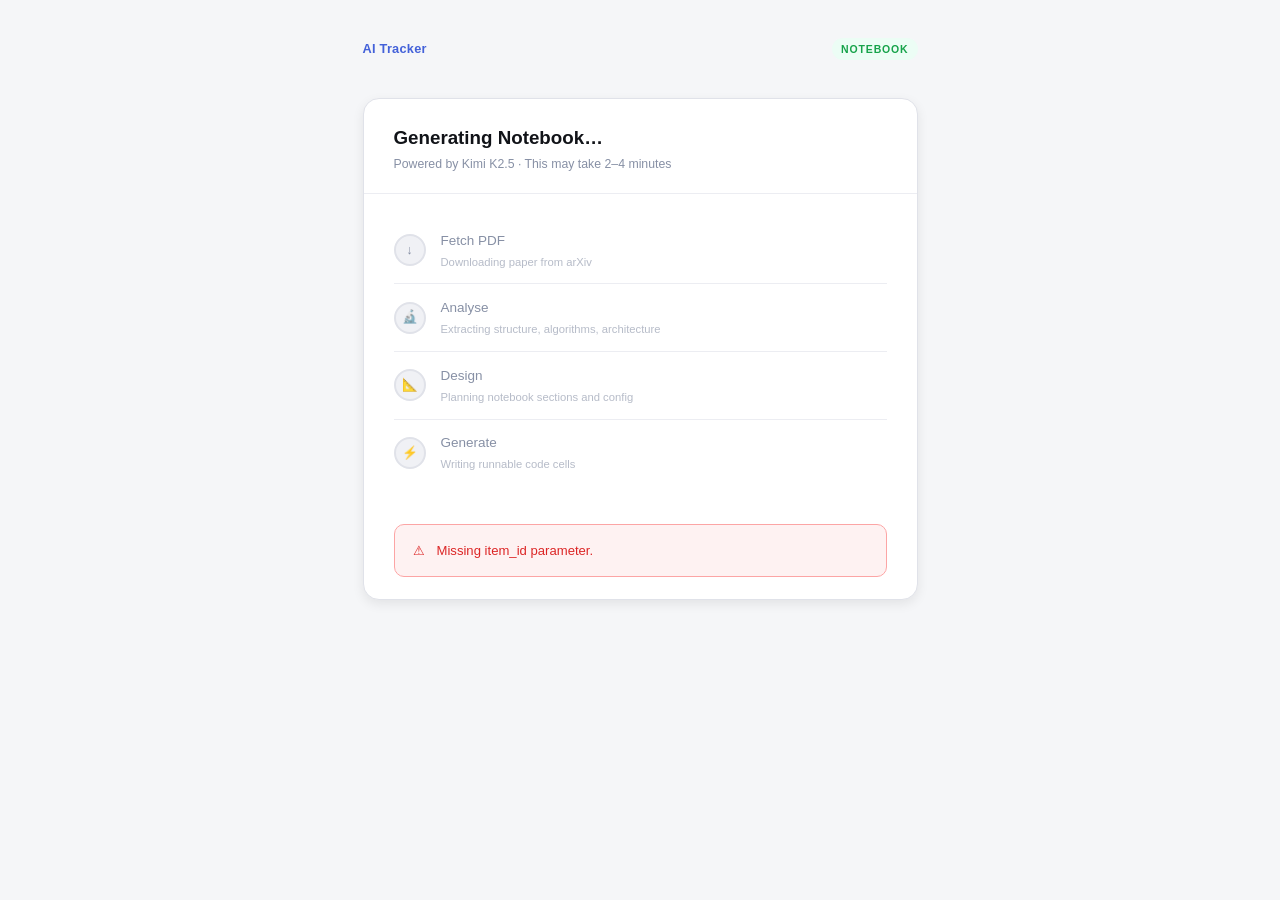
==== static/notebook.html @ f7887223 "chore: initial commit" ====
<!DOCTYPE html>
<html lang="en" data-theme="light">
<head>
  <meta charset="UTF-8" />
  <meta name="viewport" content="width=device-width, initial-scale=1.0" />
  <title>Paper to Notebook — AI Tracker</title>
  <link rel="stylesheet" href="/static/css/style.css" />
  <style>
    body { background: var(--bg-primary); min-height: 100vh; }

    .page-shell {
      max-width: 600px;
      margin: 0 auto;
      padding: 2.5rem 1.5rem 5rem;
    }

    /* ── Header ── */
    .page-header {
      display: flex;
      align-items: center;
      justify-content: space-between;
      margin-bottom: 2.5rem;
    }
    .site-logo {
      font-size: 0.85rem;
      font-weight: 600;
      color: var(--accent-text);
      text-decoration: none;
      letter-spacing: 0.02em;
    }
    .site-logo:hover { text-decoration: underline; }
    .type-pill {
      font-size: 0.7rem;
      font-weight: 600;
      text-transform: uppercase;
      letter-spacing: 0.08em;
      padding: 0.2rem 0.6rem;
      border-radius: 20px;
      background: var(--success-light);
      color: var(--success);
    }

    /* ── Card ── */
    .notebook-card {
      background: var(--bg-secondary);
      border: 1px solid var(--border);
      border-radius: var(--radius-lg);
      box-shadow: var(--shadow-md);
      overflow: hidden;
    }
    .card-header {
      padding: 1.75rem 2rem 1.25rem;
      border-bottom: 1px solid var(--border-light);
    }
    .card-header h1 {
      font-size: 1.25rem;
      font-weight: 700;
      color: var(--text-primary);
      margin: 0 0 0.3rem;
      line-height: 1.35;
    }
    .card-header p {
      font-size: 0.82rem;
      color: var(--text-tertiary);
      margin: 0;
    }

    /* ── Steps ── */
    .steps {
      padding: 1.5rem 2rem;
      display: flex;
      flex-direction: column;
      gap: 0;
    }
    .step {
      display: flex;
      align-items: center;
      gap: 1rem;
      padding: 0.85rem 0;
      border-bottom: 1px solid var(--border-light);
      transition: color var(--transition);
    }
    .step:last-child { border-bottom: none; }

    .step-icon-wrap {
      width: 32px; height: 32px;
      border-radius: 50%;
      display: flex; align-items: center; justify-content: center;
      flex-shrink: 0;
      font-size: 0.85rem;
      transition: all var(--transition);
    }

    /* pending */
    .step-pending .step-icon-wrap {
      background: var(--bg-tertiary);
      border: 2px solid var(--border);
      color: var(--text-tertiary);
    }
    .step-pending .step-label { color: var(--text-tertiary); }
    .step-pending .step-hint { color: var(--text-tertiary); opacity: 0.6; }

    /* active */
    .step-active .step-icon-wrap {
      background: var(--accent-light);
      border: 2px solid var(--accent);
    }
    .step-active .step-label { color: var(--text-primary); font-weight: 600; }
    .step-active .step-hint { color: var(--accent-text); }

    /* done */
    .step-done .step-icon-wrap {
      background: var(--success-light);
      border: 2px solid var(--success);
      color: var(--success);
    }
    .step-done .step-label { color: var(--text-primary); }
    .step-done .step-hint { color: var(--text-tertiary); }

    .step-text { flex: 1; }
    .step-label { font-size: 0.9rem; display: block; }
    .step-hint { font-size: 0.75rem; margin-top: 0.1rem; display: block; }

    /* spinner in active icon */
    .spin-ring {
      width: 14px; height: 14px;
      border: 2px solid var(--accent);
      border-top-color: transparent;
      border-radius: 50%;
      animation: spin 0.8s linear infinite;
    }
    @keyframes spin { to { transform: rotate(360deg); } }

    /* ── Actions ── */
    .card-footer {
      padding: 1.25rem 2rem 1.75rem;
      border-top: 1px solid var(--border-light);
      display: flex;
      gap: 0.75rem;
      flex-wrap: wrap;
    }
    .card-footer.hidden { display: none; }

    /* ── Error ── */
    .error-state {
      margin: 1rem 2rem 1.5rem;
      display: flex;
      align-items: flex-start;
      gap: 0.75rem;
      padding: 1rem 1.25rem;
      background: var(--danger-light);
      border: 1px solid #fca5a5;
      border-radius: var(--radius-md);
      color: var(--danger);
      font-size: 0.875rem;
    }
    .error-state.hidden { display: none; }
  </style>
</head>
<body>
  <div class="page-shell">
    <header class="page-header">
      <a class="site-logo" href="/">AI Tracker</a>
      <span class="type-pill">Notebook</span>
    </header>

    <div class="notebook-card">
      <div class="card-header">
        <h1 id="page-title">Generating Notebook…</h1>
        <p id="subtitle">Powered by Kimi K2.5 · This may take 2–4 minutes</p>
      </div>

      <div class="steps" id="steps">
        <div class="step step-pending" id="step-fetching_pdf">
          <div class="step-icon-wrap" id="icon-fetching_pdf">↓</div>
          <div class="step-text">
            <span class="step-label">Fetch PDF</span>
            <span class="step-hint">Downloading paper from arXiv</span>
          </div>
        </div>
        <div class="step step-pending" id="step-analysing">
          <div class="step-icon-wrap" id="icon-analysing">🔬</div>
          <div class="step-text">
            <span class="step-label">Analyse</span>
            <span class="step-hint">Extracting structure, algorithms, architecture</span>
          </div>
        </div>
        <div class="step step-pending" id="step-designing">
          <div class="step-icon-wrap" id="icon-designing">📐</div>
          <div class="step-text">
            <span class="step-label">Design</span>
            <span class="step-hint">Planning notebook sections and config</span>
          </div>
        </div>
        <div class="step step-pending" id="step-generating">
          <div class="step-icon-wrap" id="icon-generating">⚡</div>
          <div class="step-text">
            <span class="step-label">Generate</span>
            <span class="step-hint">Writing runnable code cells</span>
          </div>
        </div>
      </div>

      <div id="error-area" class="error-state hidden">⚠ <span id="error-msg"></span></div>

      <div id="card-footer" class="card-footer hidden">
        <button id="btn-download" class="btn btn-primary">↓ Download .ipynb</button>
        <button id="btn-colab" class="btn">Open in Colab</button>
      </div>
    </div>
  </div>

  <script>
    const theme = localStorage.getItem('theme') || 'light';
    document.documentElement.setAttribute('data-theme', theme);

    const params = new URLSearchParams(location.search);
    const itemId = params.get('item_id');
    const STEPS = ['fetching_pdf', 'analysing', 'designing', 'generating'];
    const STEP_ICONS = { fetching_pdf: '↓', analysing: '🔬', designing: '📐', generating: '⚡' };
    let notebookBlob = null;
    let notebookTitle = 'notebook';

    function setStep(id, state) {
      const el = document.getElementById(`step-${id}`);
      const icon = document.getElementById(`icon-${id}`);
      if (!el) return;
      el.className = `step step-${state}`;
      if (state === 'active') {
        icon.innerHTML = '<div class="spin-ring"></div>';
      } else if (state === 'done') {
        icon.textContent = '✓';
      } else {
        icon.textContent = STEP_ICONS[id] || '·';
      }
    }

    function activateStep(id) {
      const idx = STEPS.indexOf(id);
      STEPS.slice(0, idx).forEach(s => setStep(s, 'done'));
      setStep(id, 'active');
    }

    function showError(msg) {
      document.getElementById('error-msg').textContent = msg;
      document.getElementById('error-area').classList.remove('hidden');
    }

    if (!itemId) {
      showError('Missing item_id parameter.');
    } else {
      fetch(`/api/items/${itemId}/notebook`, { method: 'POST' })
        .then((resp) => {
          if (!resp.ok) throw new Error(`HTTP ${resp.status}`);
          const reader = resp.body.getReader();
          const decoder = new TextDecoder();
          let buffer = '';
          function pump() {
            return reader.read().then(({ done, value }) => {
              if (done) return;
              buffer += decoder.decode(value, { stream: true });
              const lines = buffer.split('\n');
              buffer = lines.pop();
              lines.forEach(line => {
                if (!line.startsWith('data: ')) return;
                handleEvent(JSON.parse(line.slice(6)));
              });
              return pump();
            });
          }
          return pump();
        })
        .catch(err => showError(err.message));
    }

    function handleEvent(event) {
      if (event.status === 'error') { showError(event.message); return; }
      if (event.status === 'done') {
        STEPS.forEach(s => setStep(s, 'done'));
        notebookTitle = (event.title || 'notebook').replace(/[^a-z0-9]/gi, '_').toLowerCase();
        const bytes = atob(event.notebook_b64);
        const arr = new Uint8Array(bytes.length);
        for (let i = 0; i < bytes.length; i++) arr[i] = bytes.charCodeAt(i);
        notebookBlob = new Blob([arr], { type: 'application/json' });
        document.getElementById('page-title').textContent = event.title || 'Notebook Ready';
        document.getElementById('subtitle').textContent = 'Your notebook is ready to download.';
        document.getElementById('card-footer').classList.remove('hidden');
        return;
      }
      activateStep(event.status);
    }

    document.getElementById('btn-download')?.addEventListener('click', () => {
      if (!notebookBlob) return;
      const url = URL.createObjectURL(notebookBlob);
      const a = document.createElement('a');
      a.href = url; a.download = `${notebookTitle}.ipynb`;
      a.click(); URL.revokeObjectURL(url);
    });

    document.getElementById('btn-colab')?.addEventListener('click', () => {
      if (!notebookBlob) return;
      alert('Download the .ipynb file first, then upload it at colab.research.google.com via File → Upload notebook.');
      document.getElementById('btn-download').click();
    });
  </script>
</body>
</html>
---- static/css/style.css ----
/* ========== CSS Custom Properties ========== */
:root {
  --font-sans: "Inter", -apple-system, BlinkMacSystemFont, "Segoe UI", Roboto, Helvetica, Arial, sans-serif;
  --font-mono: "SF Mono", "Fira Code", "Fira Mono", Menlo, monospace;

  --radius-sm: 6px;
  --radius-md: 10px;
  --radius-lg: 16px;

  --shadow-sm: 0 1px 2px rgba(0, 0, 0, 0.05);
  --shadow-md: 0 4px 12px rgba(0, 0, 0, 0.08);
  --shadow-lg: 0 8px 30px rgba(0, 0, 0, 0.12);

  --transition: 0.15s ease;
  --max-width: 1080px;
}

/* Light theme */
[data-theme="light"] {
  --bg-primary: #f5f6f8;
  --bg-secondary: #ffffff;
  --bg-tertiary: #f0f1f5;
  --bg-hover: #ecedf2;
  --bg-active: #e2e4ea;

  --text-primary: #111318;
  --text-secondary: #4b5063;
  --text-tertiary: #8790a5;
  --text-inverse: #ffffff;

  --border: #e0e2e9;
  --border-light: #ecedf2;

  --accent: #4f6df5;
  --accent-hover: #3b57d9;
  --accent-light: #edf0ff;
  --accent-text: #4361d9;

  --success: #16a34a;
  --success-light: #ecfdf5;
  --warning: #d97706;
  --warning-light: #fffbeb;
  --danger: #dc2626;
  --danger-light: #fef2f2;
  --info: #2563eb;
  --info-light: #eff6ff;

  --score-high: #16a34a;
  --score-mid: #d97706;
  --score-low: #94a3b8;

  --card-shadow: 0 1px 3px rgba(0, 0, 0, 0.04), 0 0 0 1px rgba(0, 0, 0, 0.03);
  --card-shadow-hover: 0 4px 12px rgba(0, 0, 0, 0.06), 0 0 0 1px rgba(0, 0, 0, 0.04);

  --navbar-bg: rgba(255, 255, 255, 0.85);
  --navbar-blur: blur(12px);
}

/* Dark theme */
[data-theme="dark"] {
  --bg-primary: #0c0d12;
  --bg-secondary: #16181f;
  --bg-tertiary: #1e2029;
  --bg-hover: #252732;
  --bg-active: #2e313e;

  --text-primary: #e8eaf0;
  --text-secondary: #9299ad;
  --text-tertiary: #5f6680;
  --text-inverse: #0c0d12;

  --border: #252732;
  --border-light: #1e2029;

  --accent: #6b8aff;
  --accent-hover: #8aa2ff;
  --accent-light: #161d35;
  --accent-text: #8aa2ff;

  --success: #34d399;
  --success-light: #0c2419;
  --warning: #fbbf24;
  --warning-light: #231c07;
  --danger: #f87171;
  --danger-light: #231010;
  --info: #60a5fa;
  --info-light: #0f1a2e;

  --score-high: #34d399;
  --score-mid: #fbbf24;
  --score-low: #5f6680;

  --card-shadow: 0 1px 3px rgba(0, 0, 0, 0.15), 0 0 0 1px rgba(255, 255, 255, 0.03);
  --card-shadow-hover: 0 4px 12px rgba(0, 0, 0, 0.25), 0 0 0 1px rgba(255, 255, 255, 0.05);

  --navbar-bg: rgba(12, 13, 18, 0.85);
  --navbar-blur: blur(12px);
}

/* ========== Reset & Base ========== */
*, *::before, *::after {
  box-sizing: border-box;
  margin: 0;
  padding: 0;
}

html {
  font-size: 15px;
  -webkit-font-smoothing: antialiased;
  -moz-osx-font-smoothing: grayscale;
}

body {
  font-family: var(--font-sans);
  background: var(--bg-primary);
  color: var(--text-primary);
  line-height: 1.6;
  min-height: 100vh;
}

a {
  color: var(--accent-text);
  text-decoration: none;
  transition: color var(--transition);
}

a:hover {
  color: var(--accent-hover);
}

/* ========== Navbar ========== */
.navbar {
  position: sticky;
  top: 0;
  z-index: 100;
  background: var(--navbar-bg);
  backdrop-filter: var(--navbar-blur);
  -webkit-backdrop-filter: var(--navbar-blur);
  border-bottom: 1px solid var(--border);
}

.navbar-inner {
  display: flex;
  align-items: center;
  justify-content: space-between;
  max-width: var(--max-width);
  margin: 0 auto;
  padding: 0 1.5rem;
  height: 56px;
}

.nav-left {
  display: flex;
  align-items: center;
  gap: 2rem;
}

.nav-brand {
  display: flex;
  align-items: center;
  gap: 0.6rem;
  color: var(--text-primary);
  font-weight: 700;
  font-size: 1.05rem;
  letter-spacing: -0.02em;
}

.nav-brand:hover {
  color: var(--text-primary);
}

.brand-icon {
  display: flex;
  align-items: center;
  justify-content: center;
  width: 30px;
  height: 30px;
  background: var(--accent);
  color: var(--text-inverse);
  border-radius: var(--radius-sm);
}

.nav-links {
  display: flex;
  gap: 2px;
}

.nav-link {
  padding: 0.4rem 0.8rem;
  border-radius: var(--radius-sm);
  font-size: 0.87rem;
  font-weight: 500;
  color: var(--text-secondary);
  transition: all var(--transition);
}

.nav-link:hover {
  color: var(--text-primary);
  background: var(--bg-hover);
}

.nav-link.active {
  color: var(--accent-text);
  background: var(--accent-light);
  font-weight: 600;
}

/* ========== Container ========== */
.container {
  max-width: var(--max-width);
  margin: 0 auto;
  padding: 2rem 1.5rem;
}

/* ========== Buttons ========== */
.btn {
  display: inline-flex;
  align-items: center;
  gap: 0.4rem;
  padding: 0.5rem 1rem;
  border: 1px solid var(--border);
  border-radius: var(--radius-sm);
  background: var(--bg-secondary);
  color: var(--text-primary);
  font-size: 0.85rem;
  font-weight: 500;
  cursor: pointer;
  transition: all var(--transition);
  font-family: var(--font-sans);
  white-space: nowrap;
}

.btn:hover {
  background: var(--bg-hover);
  border-color: var(--text-tertiary);
}

.btn:active {
  background: var(--bg-active);
}

.btn:disabled {
  opacity: 0.4;
  cursor: not-allowed;
}

.btn-primary {
  background: var(--accent);
  color: var(--text-inverse);
  border-color: var(--accent);
  font-weight: 600;
}

.btn-primary:hover {
  background: var(--accent-hover);
  border-color: var(--accent-hover);
}

.btn-danger {
  background: transparent;
  color: #ef4444;
  border-color: #ef4444;
  font-weight: 600;
}

.btn-danger:hover {
  background: #ef4444;
  color: #fff;
}

.btn-sm {
  padding: 0.3rem 0.7rem;
  font-size: 0.8rem;
}

.btn-icon {
  padding: 0.45rem;
  border: none;
  background: transparent;
  color: var(--text-secondary);
  cursor: pointer;
  border-radius: var(--radius-sm);
  display: flex;
  align-items: center;
  justify-content: center;
  transition: all var(--transition);
}

.btn-icon:hover {
  background: var(--bg-hover);
  color: var(--text-primary);
}

.icon {
  width: 18px;
  height: 18px;
}

[data-theme="dark"] .icon-sun { display: block; }
[data-theme="dark"] .icon-moon { display: none; }
[data-theme="light"] .icon-sun { display: none; }
[data-theme="light"] .icon-moon { display: block; }

/* ========== Page Header ========== */
.page-header {
  display: flex;
  align-items: center;
  justify-content: space-between;
  margin-bottom: 1.5rem;
  flex-wrap: wrap;
  gap: 1rem;
}

.page-actions {
  display: flex;
  gap: 0.5rem;
}

.page-title {
  font-size: 1.5rem;
  font-weight: 800;
  letter-spacing: -0.03em;
}

.page-subtitle {
  color: var(--text-tertiary);
  font-size: 0.87rem;
  margin-top: 0.2rem;
}

/* ========== Cards ========== */
.card {
  background: var(--bg-secondary);
  border-radius: var(--radius-md);
  box-shadow: var(--card-shadow);
  overflow: hidden;
  transition: box-shadow var(--transition);
}

.card-body {
  padding: 1.1rem 1.25rem;
}

/* ========== Feed / Items ========== */
.filter-bar {
  display: flex;
  align-items: center;
  gap: 0.5rem;
  margin-bottom: 1rem;
  flex-wrap: wrap;
}

.search-input {
  flex: 1;
  min-width: 200px;
  padding: 0.55rem 0.9rem;
  border: 1px solid var(--border);
  border-radius: var(--radius-sm);
  background: var(--bg-secondary);
  color: var(--text-primary);
  font-size: 0.87rem;
  font-family: var(--font-sans);
  transition: border-color var(--transition), box-shadow var(--transition);
  outline: none;
}

.search-input::placeholder {
  color: var(--text-tertiary);
}

.search-input:focus {
  border-color: var(--accent);
  box-shadow: 0 0 0 3px var(--accent-light);
}

.filter-select {
  padding: 0.55rem 0.9rem;
  border: 1px solid var(--border);
  border-radius: var(--radius-sm);
  background: var(--bg-secondary);
  color: var(--text-primary);
  font-size: 0.83rem;
  font-family: var(--font-sans);
  cursor: pointer;
  outline: none;
  transition: border-color var(--transition), box-shadow var(--transition);
  appearance: none;
  background-image: url("data:image/svg+xml,%3Csvg xmlns='http://www.w3.org/2000/svg' width='12' height='12' fill='%236b7185' viewBox='0 0 16 16'%3E%3Cpath d='M4 6l4 4 4-4'/%3E%3C/svg%3E");
  background-repeat: no-repeat;
  background-position: right 0.6rem center;
  padding-right: 2rem;
}

.filter-select:focus {
  border-color: var(--accent);
  box-shadow: 0 0 0 3px var(--accent-light);
}

.item-list {
  display: flex;
  flex-direction: column;
  gap: 0;
}

/* ========== Item Card ========== */
.item-card {
  display: flex;
  gap: 0.9rem;
  padding: 1rem 1.25rem;
  border-bottom: 1px solid var(--border-light);
  transition: background var(--transition);
  align-items: flex-start;
}

.item-card:hover {
  background: var(--bg-hover);
}

.item-card:last-child {
  border-bottom: none;
}

.item-score {
  flex-shrink: 0;
  width: 44px;
  height: 44px;
  border-radius: var(--radius-sm);
  display: flex;
  align-items: center;
  justify-content: center;
  font-size: 0.78rem;
  font-weight: 700;
  font-family: var(--font-mono);
  margin-top: 0.15rem;
}

.item-score.high {
  background: var(--success-light);
  color: var(--score-high);
}

.item-score.mid {
  background: var(--warning-light);
  color: var(--score-mid);
}

.item-score.low {
  background: var(--bg-tertiary);
  color: var(--score-low);
}

.item-content {
  flex: 1;
  min-width: 0;
}

.item-title {
  font-size: 0.93rem;
  font-weight: 600;
  line-height: 1.45;
  color: var(--text-primary);
  display: block;
  transition: color var(--transition);
}

.item-title:hover {
  color: var(--accent-text);
}

.item-meta {
  display: flex;
  align-items: center;
  gap: 0.5rem;
  margin-top: 0.35rem;
  font-size: 0.78rem;
  color: var(--text-tertiary);
  flex-wrap: wrap;
}

.item-author {
  color: var(--accent-text);
  font-weight: 600;
}

.item-meta-divider {
  width: 3px;
  height: 3px;
  border-radius: 50%;
  background: var(--text-tertiary);
  opacity: 0.4;
  flex-shrink: 0;
}

.item-summary {
  margin-top: 0.4rem;
  font-size: 0.83rem;
  color: var(--text-secondary);
  line-height: 1.55;
  display: -webkit-box;
  -webkit-line-clamp: 2;
  -webkit-box-orient: vertical;
  overflow: hidden;
}

.item-tags {
  display: flex;
  gap: 0.35rem;
  margin-top: 0.45rem;
  flex-wrap: wrap;
}

.tag {
  padding: 0.15rem 0.5rem;
  border-radius: 4px;
  font-size: 0.68rem;
  font-weight: 600;
  text-transform: uppercase;
  letter-spacing: 0.04em;
}

.tag-source {
  background: var(--accent-light);
  color: var(--accent-text);
}

.tag-type {
  background: var(--bg-tertiary);
  color: var(--text-tertiary);
}

.tag-type-paper {
  background: var(--info-light);
  color: var(--info);
}

.tag-type-repo {
  background: var(--success-light);
  color: var(--success);
}

.tag-type-post {
  background: var(--warning-light);
  color: var(--warning);
}

.tag-type-discussion {
  background: var(--danger-light);
  color: var(--danger);
}

.tag-type-podcast {
  background: #f3e8ff;
  color: #7c3aed;
}

.tag-type-video {
  background: #fee2e2;
  color: #dc2626;
}

[data-theme="dark"] .tag-type-podcast {
  background: #2e1a4a;
  color: #c084fc;
}

[data-theme="dark"] .tag-type-video {
  background: #3b1414;
  color: #f87171;
}

/* ========== Pagination ========== */
.pagination {
  display: flex;
  align-items: center;
  justify-content: center;
  gap: 0.5rem;
  margin-top: 0;
  padding: 0.85rem;
  border-top: 1px solid var(--border-light);
}

.pagination-info {
  font-size: 0.8rem;
  color: var(--text-tertiary);
  margin: 0 0.75rem;
  font-variant-numeric: tabular-nums;
}

/* ========== Sources ========== */
.source-grid {
  display: grid;
  grid-template-columns: repeat(auto-fill, minmax(300px, 1fr));
  gap: 0.75rem;
}

.source-card {
  padding: 1.1rem 1.25rem;
  display: flex;
  flex-direction: column;
  gap: 0.6rem;
  transition: box-shadow var(--transition);
}

.source-card:hover {
  box-shadow: var(--card-shadow-hover);
}

.source-header {
  display: flex;
  align-items: center;
  justify-content: space-between;
  gap: 0.5rem;
}

.source-name {
  font-weight: 600;
  font-size: 0.93rem;
}

.source-badge {
  padding: 0.15rem 0.55rem;
  border-radius: 20px;
  font-size: 0.68rem;
  font-weight: 600;
  text-transform: uppercase;
  letter-spacing: 0.04em;
}

.source-badge.enabled {
  background: var(--success-light);
  color: var(--success);
}

.source-badge.disabled {
  background: var(--danger-light);
  color: var(--danger);
}

.source-url {
  font-size: 0.78rem;
  color: var(--text-tertiary);
  white-space: nowrap;
  overflow: hidden;
  text-overflow: ellipsis;
}

.source-type {
  font-size: 0.78rem;
  color: var(--text-secondary);
}

.source-actions {
  display: flex;
  gap: 0.5rem;
  margin-top: 0.15rem;
}

/* ========== Digest ========== */
.digest-content {
  padding: 1.75rem;
  line-height: 1.75;
}

.digest-content h1 {
  font-size: 1.3rem;
  font-weight: 800;
  margin-bottom: 1rem;
  padding-bottom: 0.75rem;
  border-bottom: 1px solid var(--border-light);
  letter-spacing: -0.03em;
}

.digest-content h2 {
  font-size: 1.1rem;
  font-weight: 700;
  margin-top: 1.5rem;
  margin-bottom: 0.5rem;
  color: var(--text-primary);
}

.digest-content h3 {
  font-size: 0.95rem;
  font-weight: 600;
  margin-top: 1rem;
  margin-bottom: 0.35rem;
  color: var(--text-secondary);
}

.digest-content p {
  margin-bottom: 0.5rem;
  color: var(--text-secondary);
  font-size: 0.9rem;
}

.digest-content ul, .digest-content ol {
  margin-bottom: 0.75rem;
  padding-left: 1.5rem;
}

.digest-content li {
  margin-bottom: 0.5rem;
  font-size: 0.9rem;
}

.digest-content a {
  color: var(--accent-text);
}

.digest-content strong {
  color: var(--text-primary);
  font-weight: 600;
}

.digest-content code {
  background: var(--bg-tertiary);
  padding: 0.15rem 0.35rem;
  border-radius: 4px;
  font-family: var(--font-mono);
  font-size: 0.85em;
}

.digest-meta {
  padding: 0.85rem 1.25rem;
  background: var(--bg-tertiary);
  border-bottom: 1px solid var(--border-light);
  display: flex;
  align-items: center;
  gap: 1rem;
  font-size: 0.82rem;
  color: var(--text-secondary);
  flex-wrap: wrap;
}

.digest-meta strong {
  color: var(--text-primary);
}

/* ========== Stats Row ========== */
.stats-row {
  display: grid;
  grid-template-columns: repeat(auto-fit, minmax(150px, 1fr));
  gap: 0.75rem;
  margin-bottom: 1.25rem;
}

.stat-card {
  text-align: center;
  padding: 1.25rem 1rem;
}

.stat-value {
  font-size: 1.6rem;
  font-weight: 800;
  letter-spacing: -0.03em;
  color: var(--text-primary);
  font-family: var(--font-mono);
}

.stat-label {
  font-size: 0.72rem;
  color: var(--text-tertiary);
  text-transform: uppercase;
  letter-spacing: 0.06em;
  font-weight: 600;
  margin-top: 0.25rem;
}

/* ========== Empty / Loading States ========== */
.empty-state {
  text-align: center;
  padding: 3rem 1.5rem;
  color: var(--text-tertiary);
}

.empty-state-icon {
  font-size: 2.5rem;
  margin-bottom: 0.75rem;
  opacity: 0.35;
}

.empty-state-title {
  font-size: 1rem;
  font-weight: 600;
  color: var(--text-secondary);
  margin-bottom: 0.35rem;
}

.empty-state-text {
  font-size: 0.85rem;
  max-width: 360px;
  margin: 0 auto;
  line-height: 1.5;
}

.skeleton {
  background: linear-gradient(90deg, var(--bg-tertiary) 25%, var(--bg-hover) 50%, var(--bg-tertiary) 75%);
  background-size: 200% 100%;
  animation: shimmer 1.5s ease-in-out infinite;
  border-radius: var(--radius-sm);
}

@keyframes shimmer {
  0% { background-position: 200% 0; }
  100% { background-position: -200% 0; }
}

.skeleton-line {
  height: 14px;
  margin-bottom: 0.5rem;
}

.skeleton-line:last-child {
  width: 60%;
}

.skeleton-card {
  padding: 1rem 1.25rem;
  border-bottom: 1px solid var(--border-light);
  display: flex;
  gap: 0.9rem;
}

.skeleton-score {
  width: 44px;
  height: 44px;
  flex-shrink: 0;
}

.skeleton-content {
  flex: 1;
}

/* ========== Loading Spinner ========== */
.spinner {
  width: 18px;
  height: 18px;
  border: 2px solid var(--border);
  border-top-color: var(--accent);
  border-radius: 50%;
  animation: spin 0.6s linear infinite;
  display: inline-block;
}

@keyframes spin {
  to { transform: rotate(360deg); }
}

.loading-overlay {
  display: flex;
  align-items: center;
  justify-content: center;
  gap: 0.5rem;
  padding: 2.5rem;
  color: var(--text-tertiary);
  font-size: 0.85rem;
}

/* ========== Toast ========== */
.toast-container {
  position: fixed;
  bottom: 1.5rem;
  right: 1.5rem;
  display: flex;
  flex-direction: column;
  gap: 0.5rem;
  z-index: 200;
}

.toast {
  padding: 0.7rem 1.1rem;
  border-radius: var(--radius-sm);
  font-size: 0.85rem;
  font-weight: 500;
  box-shadow: var(--shadow-lg);
  animation: toast-in 0.3s ease;
  max-width: 380px;
  display: flex;
  align-items: center;
  gap: 0.5rem;
}

.toast.success {
  background: var(--success);
  color: #fff;
}

.toast.error {
  background: var(--danger);
  color: #fff;
}

.toast.info {
  background: var(--info);
  color: #fff;
}

@keyframes toast-in {
  from { opacity: 0; transform: translateY(10px) scale(0.95); }
  to { opacity: 1; transform: translateY(0) scale(1); }
}

.toast-exit {
  animation: toast-out 0.2s ease forwards;
}

@keyframes toast-out {
  to { opacity: 0; transform: translateY(10px) scale(0.95); }
}

/* ========== Sync Status ========== */
.sync-results {
  margin-top: 1rem;
}

.sync-result-item {
  display: flex;
  align-items: center;
  justify-content: space-between;
  padding: 0.55rem 0;
  border-bottom: 1px solid var(--border-light);
  font-size: 0.85rem;
}

.sync-result-item:last-child {
  border-bottom: none;
}

.sync-stat {
  display: flex;
  gap: 0.75rem;
}

.sync-stat span {
  color: var(--text-tertiary);
}

.sync-stat strong {
  color: var(--text-primary);
}

/* ========== Responsive ========== */
@media (max-width: 640px) {
  .navbar-inner {
    padding: 0 1rem;
  }

  .nav-left {
    gap: 1rem;
  }

  .brand-text {
    display: none;
  }

  .nav-link {
    padding: 0.4rem 0.6rem;
    font-size: 0.83rem;
  }

  .container {
    padding: 1.25rem 1rem;
  }

  .filter-bar {
    flex-direction: column;
  }

  .search-input {
    min-width: auto;
    width: 100%;
  }

  .filter-bar .filter-select,
  .filter-bar .btn {
    width: 100%;
    justify-content: center;
  }

  .source-grid {
    grid-template-columns: 1fr;
  }

  .stats-row {
    grid-template-columns: repeat(2, 1fr);
  }

  .page-header {
    flex-direction: column;
    align-items: flex-start;
  }

  .page-title {
    font-size: 1.3rem;
  }

  .item-score {
    width: 38px;
    height: 38px;
    font-size: 0.72rem;
  }
}

/* ========== Paper Action Buttons ========== */
.paper-actions {
  display: flex;
  gap: 0.4rem;
  margin-left: auto;
  flex-shrink: 0;
}

.btn-summary {
  color: var(--accent-text);
  border-color: var(--accent-light);
  background: var(--accent-light);
}

.btn-summary:hover {
  background: var(--accent);
  color: var(--text-inverse);
  border-color: var(--accent);
}

.btn-notebook {
  color: var(--success);
  border-color: var(--success-light);
  background: var(--success-light);
}

.btn-notebook:hover {
  background: var(--success);
  color: var(--text-inverse);
  border-color: var(--success);
}

/* ========== Modal ========== */

.modal-overlay {
  position: fixed;
  inset: 0;
  background: rgba(0, 0, 0, 0.55);
  display: flex;
  align-items: center;
  justify-content: center;
  z-index: 1000;
}

.modal {
  background: var(--bg-secondary);
  border: 1px solid var(--border);
  border-radius: var(--radius-lg);
  box-shadow: var(--shadow-lg);
  width: 100%;
  max-width: 460px;
  margin: 1rem;
}

.modal-header {
  display: flex;
  align-items: center;
  justify-content: space-between;
  padding: 1.25rem 1.5rem 0;
}

.modal-title {
  font-size: 1rem;
  font-weight: 600;
  color: var(--text-primary);
  margin: 0;
}

.modal-close {
  background: none;
  border: none;
  font-size: 1.4rem;
  color: var(--text-tertiary);
  cursor: pointer;
  padding: 0 0.25rem;
  line-height: 1;
}

.modal-close:hover {
  color: var(--text-primary);
}

.modal-body {
  padding: 1.25rem 1.5rem;
  display: flex;
  flex-direction: column;
  gap: 1rem;
}

.modal-footer {
  display: flex;
  justify-content: flex-end;
  gap: 0.5rem;
  padding: 0 1.5rem 1.25rem;
}

/* ========== Form helpers ========== */

.form-group {
  display: flex;
  flex-direction: column;
  gap: 0.4rem;
}

.form-label {
  font-size: 0.8rem;
  font-weight: 500;
  color: var(--text-secondary);
}

.form-hint {
  font-size: 0.8rem;
  color: var(--text-tertiary);
  margin: 0;
}
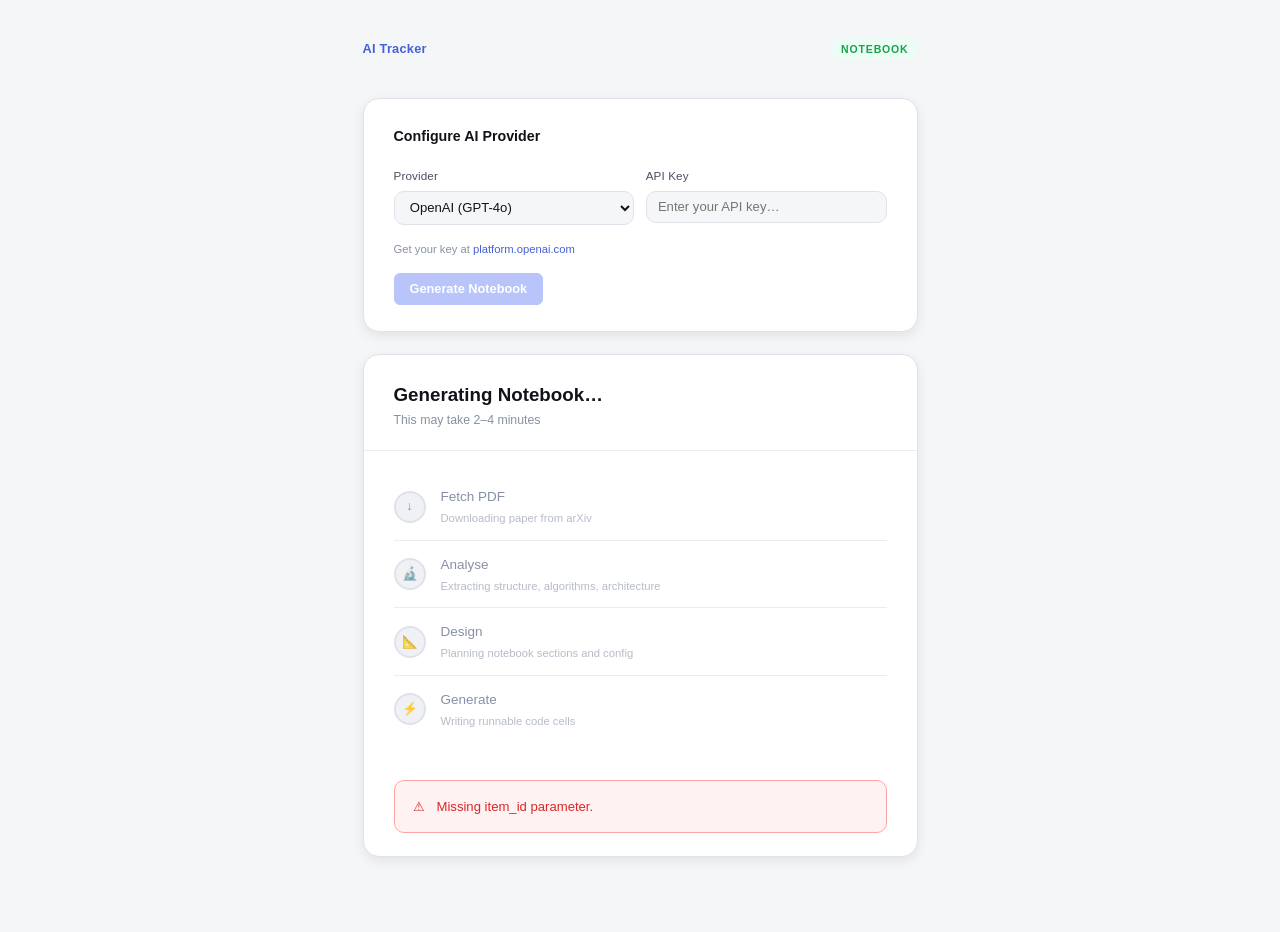
==== commit 17f65f81: "feat: add paper review pipeline and unified LLM client - Add `paper_reviewer` service implementing a" ====
--- a/static/notebook.html
+++ b/static/notebook.html
@@ -40,14 +40,74 @@
       color: var(--success);
     }
 
-    /* ── Card ── */
+    /* ── Provider form card ── */
+    .provider-card {
+      background: var(--bg-secondary);
+      border: 1px solid var(--border);
+      border-radius: var(--radius-lg);
+      box-shadow: var(--shadow-md);
+      padding: 1.75rem 2rem;
+      margin-bottom: 1.5rem;
+    }
+    .provider-card h2 {
+      font-size: 0.95rem;
+      font-weight: 600;
+      color: var(--text-primary);
+      margin: 0 0 1.25rem;
+    }
+    .form-row {
+      display: grid;
+      grid-template-columns: 1fr 1fr;
+      gap: 0.75rem;
+      margin-bottom: 1rem;
+    }
+    @media (max-width: 480px) {
+      .form-row { grid-template-columns: 1fr; }
+    }
+    .form-group {
+      display: flex;
+      flex-direction: column;
+      gap: 0.35rem;
+    }
+    .form-group label {
+      font-size: 0.78rem;
+      font-weight: 500;
+      color: var(--text-secondary);
+      letter-spacing: 0.01em;
+    }
+    .form-group select,
+    .form-group input {
+      padding: 0.5rem 0.75rem;
+      border: 1px solid var(--border);
+      border-radius: var(--radius-md);
+      background: var(--bg-primary);
+      color: var(--text-primary);
+      font-size: 0.875rem;
+      font-family: inherit;
+      outline: none;
+      transition: border-color var(--transition);
+    }
+    .form-group select:focus,
+    .form-group input:focus {
+      border-color: var(--accent);
+    }
+    .provider-hint {
+      font-size: 0.75rem;
+      color: var(--text-tertiary);
+      margin-bottom: 1rem;
+    }
+    .provider-hint a { color: var(--accent-text); }
+
+    /* ── Notebook card ── */
     .notebook-card {
       background: var(--bg-secondary);
       border: 1px solid var(--border);
       border-radius: var(--radius-lg);
       box-shadow: var(--shadow-md);
       overflow: hidden;
-    }
+      display: none;
+    }
+    .notebook-card.visible { display: block; }
     .card-header {
       padding: 1.75rem 2rem 1.25rem;
       border-bottom: 1px solid var(--border-light);
@@ -91,7 +151,6 @@
       transition: all var(--transition);
     }
 
-    /* pending */
     .step-pending .step-icon-wrap {
       background: var(--bg-tertiary);
       border: 2px solid var(--border);
@@ -100,7 +159,6 @@
     .step-pending .step-label { color: var(--text-tertiary); }
     .step-pending .step-hint { color: var(--text-tertiary); opacity: 0.6; }
 
-    /* active */
     .step-active .step-icon-wrap {
       background: var(--accent-light);
       border: 2px solid var(--accent);
@@ -108,7 +166,6 @@
     .step-active .step-label { color: var(--text-primary); font-weight: 600; }
     .step-active .step-hint { color: var(--accent-text); }
 
-    /* done */
     .step-done .step-icon-wrap {
       background: var(--success-light);
       border: 2px solid var(--success);
@@ -121,7 +178,6 @@
     .step-label { font-size: 0.9rem; display: block; }
     .step-hint { font-size: 0.75rem; margin-top: 0.1rem; display: block; }
 
-    /* spinner in active icon */
     .spin-ring {
       width: 14px; height: 14px;
       border: 2px solid var(--accent);
@@ -164,10 +220,40 @@
       <span class="type-pill">Notebook</span>
     </header>
 
-    <div class="notebook-card">
+    <!-- Provider configuration form -->
+    <div class="provider-card" id="provider-card">
+      <h2>Configure AI Provider</h2>
+      <div class="form-row">
+        <div class="form-group">
+          <label for="provider-select">Provider</label>
+          <select id="provider-select">
+            <option value="openai">OpenAI (GPT-4o)</option>
+            <option value="anthropic">Anthropic (Claude Sonnet)</option>
+            <option value="gemini">Google Gemini (2.0 Flash)</option>
+            <option value="grok">Grok (Grok-3 Mini)</option>
+            <option value="kimi">Kimi (K2.6)</option>
+          </select>
+        </div>
+        <div class="form-group">
+          <label for="api-key-input">API Key</label>
+          <input
+            type="password"
+            id="api-key-input"
+            placeholder="Enter your API key…"
+            autocomplete="off"
+            spellcheck="false"
+          />
+        </div>
+      </div>
+      <p class="provider-hint" id="provider-hint"></p>
+      <button class="btn btn-primary" id="btn-generate">Generate Notebook</button>
+    </div>
+
+    <!-- Notebook progress card (hidden until generation starts) -->
+    <div class="notebook-card" id="notebook-card">
       <div class="card-header">
         <h1 id="page-title">Generating Notebook…</h1>
-        <p id="subtitle">Powered by Kimi K2.5 · This may take 2–4 minutes</p>
+        <p id="subtitle">This may take 2–4 minutes</p>
       </div>
 
       <div class="steps" id="steps">
@@ -214,15 +300,52 @@
     const theme = localStorage.getItem('theme') || 'light';
     document.documentElement.setAttribute('data-theme', theme);
 
-    const params = new URLSearchParams(location.search);
-    const itemId = params.get('item_id');
-    const STEPS = ['fetching_pdf', 'analysing', 'designing', 'generating'];
+    const PROVIDER_HINTS = {
+      openai:    'Get your key at <a href="https://platform.openai.com/api-keys" target="_blank">platform.openai.com</a>',
+      anthropic: 'Get your key at <a href="https://console.anthropic.com/settings/keys" target="_blank">console.anthropic.com</a>',
+      gemini:    'Get your key at <a href="https://aistudio.google.com/apikey" target="_blank">aistudio.google.com</a>',
+      grok:      'Get your key at <a href="https://console.x.ai" target="_blank">console.x.ai</a>',
+      kimi:      'Get your key at <a href="https://platform.moonshot.cn" target="_blank">platform.moonshot.cn</a>',
+    };
+    const PROVIDER_LABELS = {
+      openai: 'GPT-4o', anthropic: 'Claude Sonnet', gemini: 'Gemini 2.0 Flash',
+      grok: 'Grok-3 Mini', kimi: 'Kimi K2.6',
+    };
+
+    const params  = new URLSearchParams(location.search);
+    const itemId  = params.get('item_id');
+    const STEPS   = ['fetching_pdf', 'analysing', 'designing', 'generating'];
     const STEP_ICONS = { fetching_pdf: '↓', analysing: '🔬', designing: '📐', generating: '⚡' };
-    let notebookBlob = null;
+
+    let notebookBlob  = null;
     let notebookTitle = 'notebook';
 
+    const providerSelect = document.getElementById('provider-select');
+    const apiKeyInput    = document.getElementById('api-key-input');
+    const providerHint   = document.getElementById('provider-hint');
+    const btnGenerate    = document.getElementById('btn-generate');
+    const notebookCard   = document.getElementById('notebook-card');
+
+    // Restore last-used provider and key
+    const savedProvider = localStorage.getItem('ai_provider');
+    if (savedProvider) providerSelect.value = savedProvider;
+    function storageKey(p) { return `ai_key_${p}`; }
+    apiKeyInput.value = sessionStorage.getItem(storageKey(providerSelect.value)) || '';
+    updateHint();
+
+    providerSelect.addEventListener('change', () => {
+      localStorage.setItem('ai_provider', providerSelect.value);
+      apiKeyInput.value = sessionStorage.getItem(storageKey(providerSelect.value)) || '';
+      updateHint();
+    });
+
+    function updateHint() {
+      providerHint.innerHTML = PROVIDER_HINTS[providerSelect.value] || '';
+    }
+
+    // ── Step helpers ──────────────────────────────────────────────
     function setStep(id, state) {
-      const el = document.getElementById(`step-${id}`);
+      const el   = document.getElementById(`step-${id}`);
       const icon = document.getElementById(`icon-${id}`);
       if (!el) return;
       el.className = `step step-${state}`;
@@ -247,12 +370,45 @@
     }
 
     if (!itemId) {
+      notebookCard.classList.add('visible');
       showError('Missing item_id parameter.');
-    } else {
-      fetch(`/api/items/${itemId}/notebook`, { method: 'POST' })
+      btnGenerate.disabled = true;
+    }
+
+    // ── Generate ──────────────────────────────────────────────────
+    btnGenerate.addEventListener('click', () => {
+      const provider = providerSelect.value;
+      const apiKey   = apiKeyInput.value.trim();
+
+      if (!apiKey) {
+        apiKeyInput.focus();
+        return;
+      }
+
+      sessionStorage.setItem(storageKey(provider), apiKey);
+      localStorage.setItem('ai_provider', provider);
+
+      // Show progress card
+      notebookCard.classList.add('visible');
+      document.getElementById('subtitle').textContent =
+        `Powered by ${PROVIDER_LABELS[provider] || provider} · This may take 2–4 minutes`;
+      btnGenerate.disabled = true;
+      btnGenerate.textContent = 'Generating…';
+
+      // Reset step states
+      STEPS.forEach(s => setStep(s, 'pending'));
+      document.getElementById('error-area').classList.add('hidden');
+      document.getElementById('card-footer').classList.add('hidden');
+      notebookBlob = null;
+
+      fetch(`/api/items/${itemId}/notebook`, {
+        method: 'POST',
+        headers: { 'Content-Type': 'application/json' },
+        body: JSON.stringify({ provider, api_key: apiKey }),
+      })
         .then((resp) => {
           if (!resp.ok) throw new Error(`HTTP ${resp.status}`);
-          const reader = resp.body.getReader();
+          const reader  = resp.body.getReader();
           const decoder = new TextDecoder();
           let buffer = '';
           function pump() {
@@ -270,21 +426,32 @@
           }
           return pump();
         })
-        .catch(err => showError(err.message));
-    }
+        .catch(err => {
+          showError(err.message);
+          btnGenerate.disabled = false;
+          btnGenerate.textContent = 'Retry';
+        });
+    });
 
     function handleEvent(event) {
-      if (event.status === 'error') { showError(event.message); return; }
+      if (event.status === 'error') {
+        showError(event.message);
+        btnGenerate.disabled = false;
+        btnGenerate.textContent = 'Retry';
+        return;
+      }
       if (event.status === 'done') {
         STEPS.forEach(s => setStep(s, 'done'));
         notebookTitle = (event.title || 'notebook').replace(/[^a-z0-9]/gi, '_').toLowerCase();
         const bytes = atob(event.notebook_b64);
-        const arr = new Uint8Array(bytes.length);
+        const arr   = new Uint8Array(bytes.length);
         for (let i = 0; i < bytes.length; i++) arr[i] = bytes.charCodeAt(i);
         notebookBlob = new Blob([arr], { type: 'application/json' });
-        document.getElementById('page-title').textContent = event.title || 'Notebook Ready';
-        document.getElementById('subtitle').textContent = 'Your notebook is ready to download.';
+        document.getElementById('page-title').textContent  = event.title || 'Notebook Ready';
+        document.getElementById('subtitle').textContent    = 'Your notebook is ready to download.';
         document.getElementById('card-footer').classList.remove('hidden');
+        btnGenerate.disabled = false;
+        btnGenerate.textContent = 'Regenerate';
         return;
       }
       activateStep(event.status);
